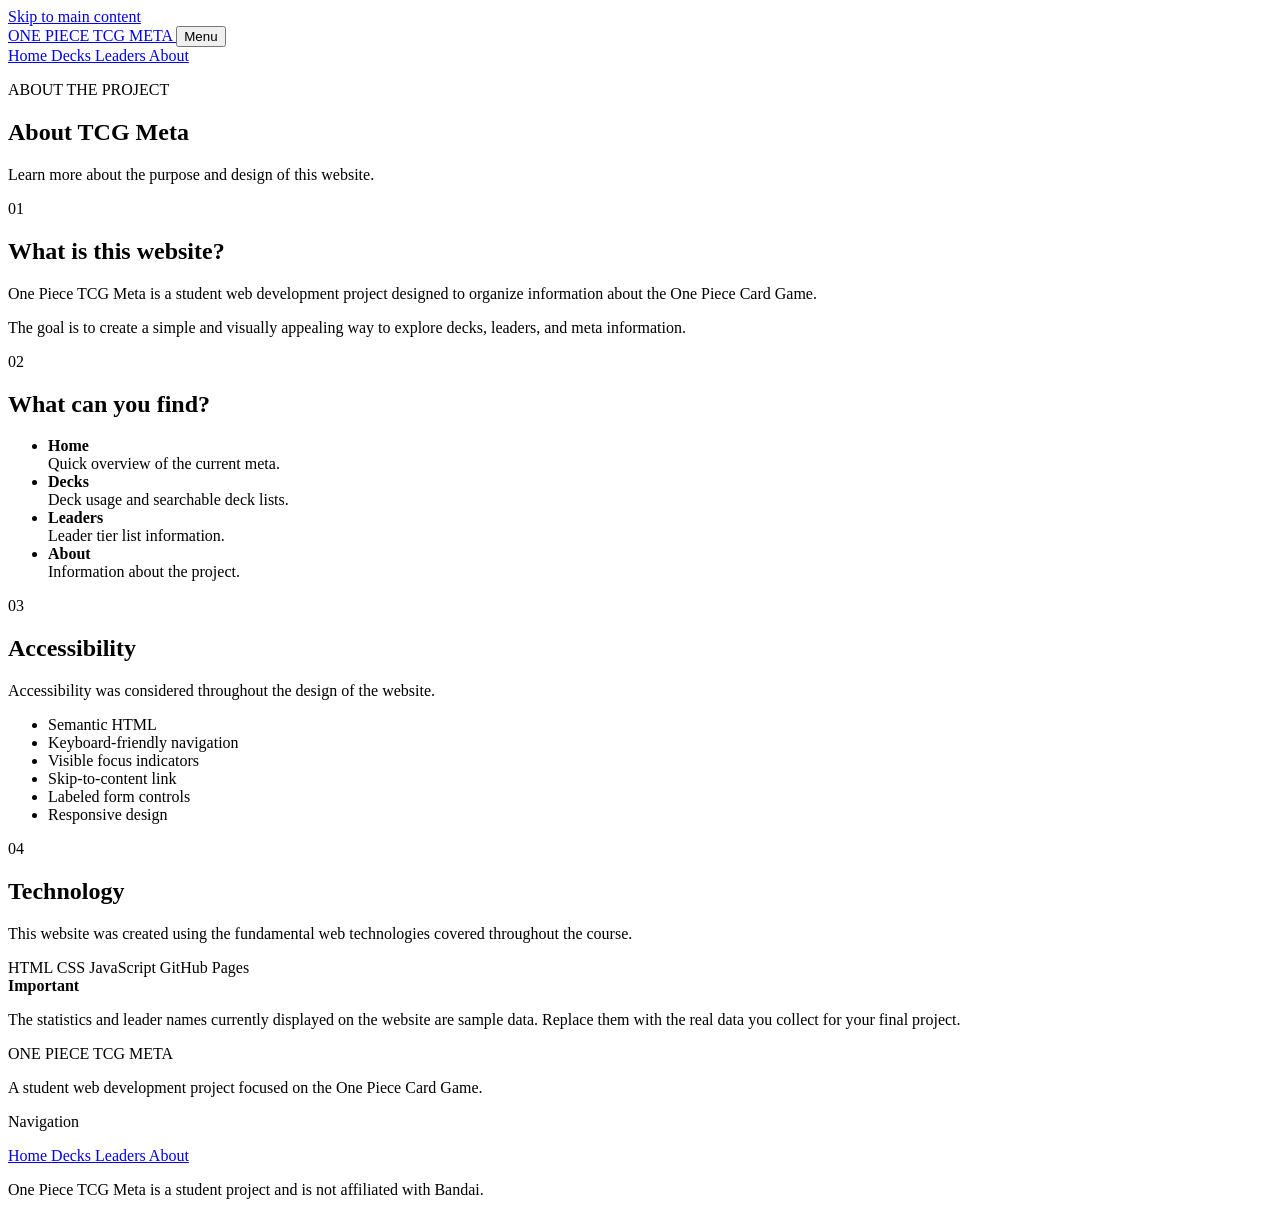
==== about.html @ bf4d09e6 "All Code Finished" ====
<!DOCTYPE html>
<html lang="en">

<head>

    <meta charset="UTF-8">

    <meta name="viewport"
          content="width=device-width, initial-scale=1.0">

    <meta name="description"
          content="Learn about the One Piece TCG Meta website project.">

    <title>One Piece TCG Meta | About</title>

    <link rel="stylesheet" href="styles.css">

    <script src="script.js" defer></script>

</head>


<body>

<a class="skip-link" href="#main-content">
    Skip to main content
</a>


<header class="site-header">

    <div class="header-content">

        <a class="logo" href="index.html">

            <span class="logo-main">
                ONE PIECE
            </span>

            <span class="logo-sub">
                TCG META
            </span>

        </a>


        <button class="menu-toggle"
                type="button"
                aria-expanded="false"
                aria-controls="site-nav">
            Menu
        </button>


        <nav id="site-nav"
             class="site-nav"
             aria-label="Main navigation">

            <a href="index.html">
                Home
            </a>

            <a href="decks.html">
                Decks
            </a>

            <a href="leaders.html">
                Leaders
            </a>

            <a class="active"
               href="about.html"
               aria-current="page">
                About
            </a>

        </nav>

    </div>

</header>


<main id="main-content">

    <section class="page-hero">

        <p class="eyebrow">
            ABOUT THE PROJECT
        </p>

        <h1>
            About <span>TCG Meta</span>
        </h1>

        <p>
            Learn more about the purpose and design
            of this website.
        </p>

    </section>


    <section class="section">

        <div class="about-grid">


            <article class="about-card">

                <div class="about-number">
                    01
                </div>

                <h2>
                    What is this website?
                </h2>

                <p>
                    One Piece TCG Meta is a student web
                    development project designed to organize
                    information about the One Piece Card Game.
                </p>

                <p>
                    The goal is to create a simple and
                    visually appealing way to explore decks,
                    leaders, and meta information.
                </p>

            </article>


            <article class="about-card">

                <div class="about-number">
                    02
                </div>

                <h2>
                    What can you find?
                </h2>

                <ul>

                    <li>
                        <strong>Home</strong>
                        <br>
                        Quick overview of the current meta.
                    </li>

                    <li>
                        <strong>Decks</strong>
                        <br>
                        Deck usage and searchable deck lists.
                    </li>

                    <li>
                        <strong>Leaders</strong>
                        <br>
                        Leader tier list information.
                    </li>

                    <li>
                        <strong>About</strong>
                        <br>
                        Information about the project.
                    </li>

                </ul>

            </article>


            <article class="about-card">

                <div class="about-number">
                    03
                </div>

                <h2>
                    Accessibility
                </h2>

                <p>
                    Accessibility was considered throughout
                    the design of the website.
                </p>

                <ul>

                    <li>
                        Semantic HTML
                    </li>

                    <li>
                        Keyboard-friendly navigation
                    </li>

                    <li>
                        Visible focus indicators
                    </li>

                    <li>
                        Skip-to-content link
                    </li>

                    <li>
                        Labeled form controls
                    </li>

                    <li>
                        Responsive design
                    </li>

                </ul>

            </article>


            <article class="about-card">

                <div class="about-number">
                    04
                </div>

                <h2>
                    Technology
                </h2>

                <p>
                    This website was created using the
                    fundamental web technologies covered
                    throughout the course.
                </p>

                <div class="tech-list">

                    <span>
                        HTML
                    </span>

                    <span>
                        CSS
                    </span>

                    <span>
                        JavaScript
                    </span>

                    <span>
                        GitHub Pages
                    </span>

                </div>

            </article>

        </div>


        <div class="notice">

            <strong>
                Important
            </strong>

            <p>
                The statistics and leader names currently
                displayed on the website are sample data.
                Replace them with the real data you collect
                for your final project.
            </p>

        </div>

    </section>

</main>


<footer class="site-footer">

    <div class="footer-content">

        <div>

            <div class="footer-logo">
                ONE PIECE TCG META
            </div>

            <p>
                A student web development project
                focused on the One Piece Card Game.
            </p>

        </div>

        <div>

            <p class="footer-title">
                Navigation
            </p>

            <a href="index.html">
                Home
            </a>

            <a href="decks.html">
                Decks
            </a>

            <a href="leaders.html">
                Leaders
            </a>

            <a href="about.html">
                About
            </a>

        </div>

    </div>

    <div class="footer-bottom">

        <p>
            One Piece TCG Meta is a student project
            and is not affiliated with Bandai.
        </p>

    </div>

</footer>

</body>
</html>
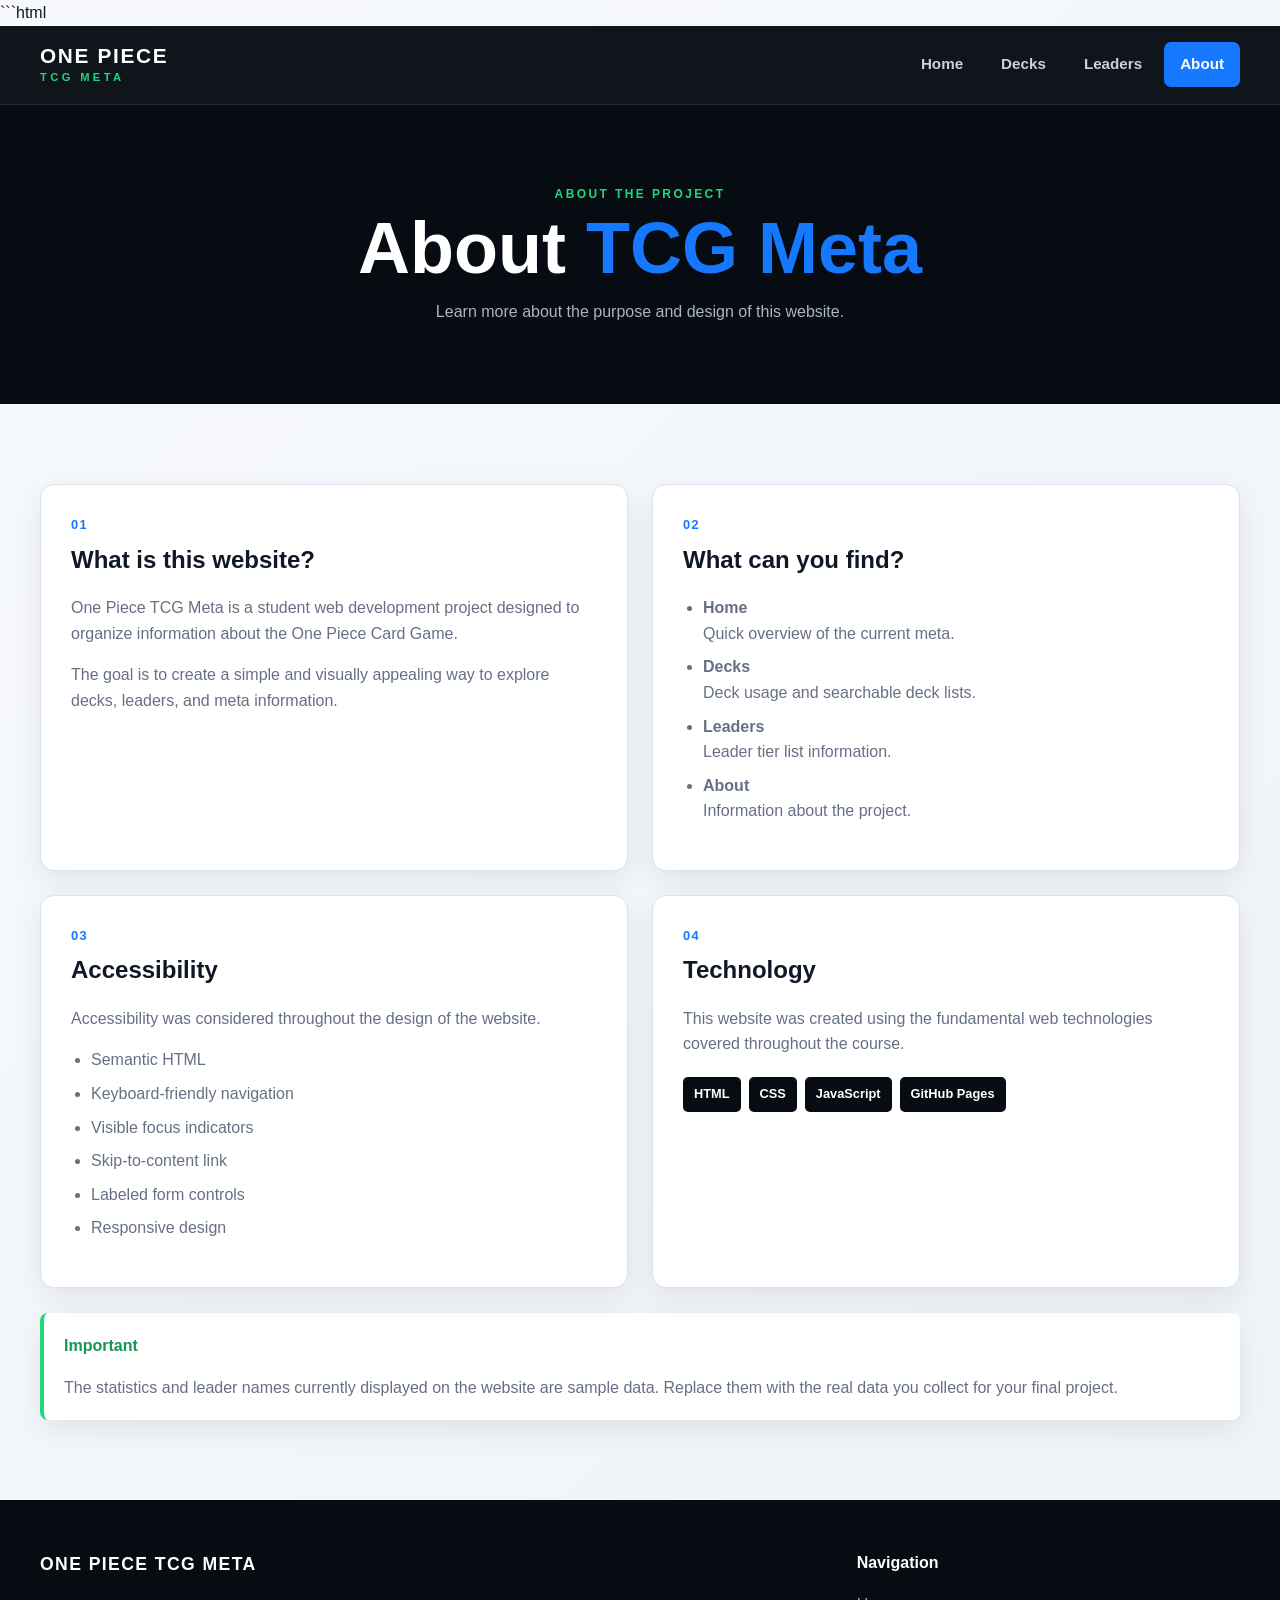
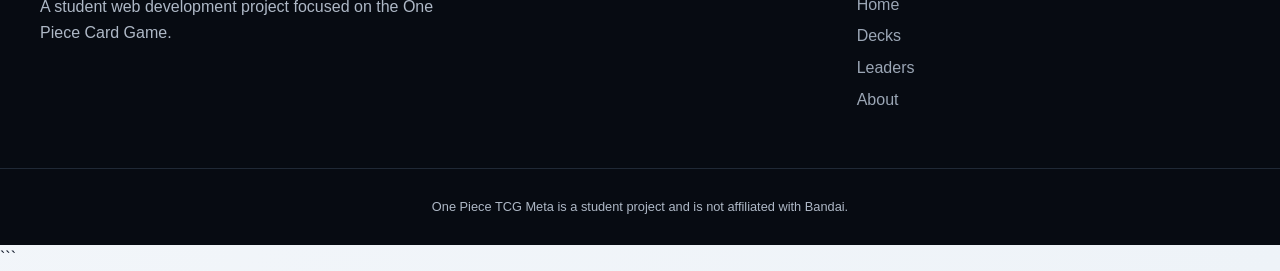
==== commit a3bacc3d: "Fixed navigation" ====
--- a/about.html
+++ b/about.html
@@ -1,3 +1,4 @@
+```html
 <!DOCTYPE html>
 <html lang="en">
 
@@ -83,6 +84,7 @@
 
 <main id="main-content">
 
+
     <section class="page-hero">
 
         <p class="eyebrow">
@@ -102,6 +104,7 @@
 
 
     <section class="section">
+
 
         <div class="about-grid">
 
@@ -296,6 +299,7 @@
 
         </div>
 
+
         <div>
 
             <p class="footer-title">
@@ -321,6 +325,7 @@
         </div>
 
     </div>
+
 
     <div class="footer-bottom">
 
@@ -334,4 +339,5 @@
 </footer>
 
 </body>
-</html>+</html>
+```
--- a/styles.css
+++ b/styles.css
@@ -0,0 +1,1716 @@
+/* =========================================
+   ONE PIECE TCG META
+   Modern Black / Blue / White / Green Theme
+   ========================================= */
+
+
+/* ---------- GLOBAL ---------- */
+
+* {
+    box-sizing: border-box;
+}
+
+
+:root {
+
+    --black: #070b12;
+
+    --black-light: #101722;
+
+    --blue: #1677ff;
+
+    --blue-dark: #0d4fb3;
+
+    --green: #20d878;
+
+    --green-dark: #159653;
+
+    --white: #ffffff;
+
+    --gray-light: #eef2f7;
+
+    --gray: #aab4c2;
+
+    --gray-dark: #667085;
+
+    --border: #dce2ea;
+
+    --text: #101828;
+
+    --shadow:
+        0 10px 30px rgba(7, 11, 18, 0.08);
+
+    --shadow-hover:
+        0 18px 40px rgba(7, 11, 18, 0.15);
+
+}
+
+
+html {
+    scroll-behavior: smooth;
+}
+
+
+body {
+
+    margin: 0;
+
+    min-height: 100vh;
+
+    background:
+        linear-gradient(
+            135deg,
+            #f7f9fc 0%,
+            #eef3f8 100%
+        );
+
+    color: var(--text);
+
+    font-family:
+        Arial,
+        Helvetica,
+        sans-serif;
+
+    line-height: 1.6;
+}
+
+
+/* ---------- ACCESSIBILITY ---------- */
+
+.skip-link {
+
+    position: absolute;
+
+    top: -100px;
+
+    left: 20px;
+
+    z-index: 9999;
+
+    padding: 12px 18px;
+
+    background: var(--black);
+
+    color: white;
+
+    text-decoration: none;
+
+    border-radius: 8px;
+}
+
+
+.skip-link:focus {
+    top: 20px;
+}
+
+
+a:focus-visible,
+button:focus-visible,
+input:focus-visible {
+
+    outline:
+        3px solid var(--green);
+
+    outline-offset: 3px;
+}
+
+
+/* ---------- HEADER ---------- */
+
+.site-header {
+
+    position: sticky;
+
+    top: 0;
+
+    z-index: 1000;
+
+    background:
+        rgba(7, 11, 18, 0.96);
+
+    border-bottom:
+        1px solid rgba(255, 255, 255, 0.1);
+
+    backdrop-filter: blur(12px);
+}
+
+
+.header-content {
+
+    width:
+        min(
+            1200px,
+            calc(100% - 40px)
+        );
+
+    min-height: 78px;
+
+    margin: auto;
+
+    display: flex;
+
+    align-items: center;
+
+    justify-content: space-between;
+
+    gap: 30px;
+}
+
+
+/* ---------- LOGO ---------- */
+
+.logo {
+
+    display: flex;
+
+    flex-direction: column;
+
+    color: white;
+
+    text-decoration: none;
+
+    line-height: 1;
+}
+
+
+.logo-main {
+
+    font-size: 1.3rem;
+
+    font-weight: 900;
+
+    letter-spacing: 0.08em;
+}
+
+
+.logo-sub {
+
+    margin-top: 5px;
+
+    color: var(--green);
+
+    font-size: 0.7rem;
+
+    font-weight: 800;
+
+    letter-spacing: 0.3em;
+}
+
+
+/* ---------- NAVIGATION ---------- */
+
+.site-nav {
+
+    display: flex;
+
+    align-items: center;
+
+    gap: 6px;
+}
+
+
+.site-nav a {
+
+    padding:
+        10px 16px;
+
+    color: #c9d2df;
+
+    text-decoration: none;
+
+    font-size: 0.95rem;
+
+    font-weight: 700;
+
+    border-radius: 7px;
+
+    transition:
+        background 0.2s,
+        color 0.2s;
+}
+
+
+.site-nav a:hover {
+
+    background:
+        rgba(255, 255, 255, 0.08);
+
+    color: white;
+}
+
+
+.site-nav a.active {
+
+    background: var(--blue);
+
+    color: white;
+}
+
+
+/* ---------- MOBILE MENU ---------- */
+
+.menu-toggle {
+
+    display: none;
+
+    padding:
+        9px 15px;
+
+    background:
+        transparent;
+
+    border:
+        1px solid #526071;
+
+    border-radius: 7px;
+
+    color: white;
+
+    font-weight: 700;
+
+    cursor: pointer;
+}
+
+
+/* ---------- HERO ---------- */
+
+.hero {
+
+    position: relative;
+
+    min-height: 560px;
+
+    display: flex;
+
+    align-items: center;
+
+    overflow: hidden;
+
+    background:
+
+        radial-gradient(
+            circle at 75% 40%,
+            rgba(22, 119, 255, 0.35),
+            transparent 32%
+        ),
+
+        radial-gradient(
+            circle at 20% 80%,
+            rgba(32, 216, 120, 0.16),
+            transparent 30%
+        ),
+
+        var(--black);
+}
+
+
+.hero::before {
+
+    content: "";
+
+    position: absolute;
+
+    inset: 0;
+
+    background-image:
+        linear-gradient(
+            rgba(255,255,255,0.025) 1px,
+            transparent 1px
+        ),
+        linear-gradient(
+            90deg,
+            rgba(255,255,255,0.025) 1px,
+            transparent 1px
+        );
+
+    background-size: 50px 50px;
+
+    opacity: 0.7;
+}
+
+
+.hero-content {
+
+    position: relative;
+
+    z-index: 1;
+
+    width:
+        min(
+            1200px,
+            calc(100% - 40px)
+        );
+
+    margin: auto;
+}
+
+
+.eyebrow {
+
+    margin: 0 0 8px;
+
+    color: var(--green);
+
+    font-size: 0.75rem;
+
+    font-weight: 900;
+
+    letter-spacing: 0.2em;
+}
+
+
+.hero h1 {
+
+    max-width: 750px;
+
+    margin: 0;
+
+    color: white;
+
+    font-size:
+        clamp(
+            3rem,
+            7vw,
+            6rem
+        );
+
+    line-height: 0.98;
+
+    letter-spacing: -0.05em;
+}
+
+
+.hero h1 span,
+.page-hero h1 span {
+
+    color: var(--blue);
+}
+
+
+.hero-text {
+
+    max-width: 600px;
+
+    margin:
+        28px 0;
+
+    color: #b9c3d0;
+
+    font-size: 1.1rem;
+}
+
+
+/* ---------- BUTTONS ---------- */
+
+.hero-buttons {
+
+    display: flex;
+
+    flex-wrap: wrap;
+
+    gap: 12px;
+}
+
+
+.button {
+
+    display: inline-block;
+
+    padding:
+        13px 21px;
+
+    border-radius: 8px;
+
+    text-decoration: none;
+
+    font-weight: 800;
+
+    transition:
+        transform 0.2s,
+        box-shadow 0.2s;
+}
+
+
+.button:hover {
+
+    transform:
+        translateY(-2px);
+}
+
+
+.button-primary {
+
+    background: var(--green);
+
+    color: var(--black);
+
+    box-shadow:
+        0 8px 25px
+        rgba(32, 216, 120, 0.25);
+}
+
+
+.button-secondary {
+
+    border:
+        1px solid #566272;
+
+    color: white;
+
+    background:
+        rgba(255,255,255,0.04);
+}
+
+
+/* ---------- SECTIONS ---------- */
+
+.section {
+
+    width:
+        min(
+            1200px,
+            calc(100% - 40px)
+        );
+
+    margin:
+        80px auto;
+}
+
+
+.section-heading {
+
+    display: flex;
+
+    align-items: end;
+
+    justify-content: space-between;
+
+    gap: 30px;
+
+    margin-bottom: 30px;
+}
+
+
+.section-heading h2 {
+
+    margin: 0;
+
+    font-size: 2.4rem;
+}
+
+
+.section-heading > p {
+
+    max-width: 420px;
+
+    margin: 0;
+
+    color: var(--gray-dark);
+}
+
+
+/* ---------- LEADER CARDS ---------- */
+
+.leader-grid {
+
+    display: grid;
+
+    grid-template-columns:
+        repeat(3, 1fr);
+
+    gap: 24px;
+}
+
+
+.leader-card {
+
+    overflow: hidden;
+
+    background: white;
+
+    border:
+        1px solid var(--border);
+
+    border-radius: 14px;
+
+    box-shadow: var(--shadow);
+
+    transition:
+        transform 0.25s,
+        box-shadow 0.25s;
+}
+
+
+.leader-card:hover {
+
+    transform:
+        translateY(-7px);
+
+    box-shadow:
+        var(--shadow-hover);
+}
+
+
+.card-header {
+
+    display: flex;
+
+    justify-content: space-between;
+
+    padding:
+        20px 20px 0;
+}
+
+
+.card-tag {
+
+    padding:
+        5px 9px;
+
+    border-radius: 5px;
+
+    font-size: 0.65rem;
+
+    font-weight: 900;
+
+    letter-spacing: 0.08em;
+}
+
+
+.blue-tag {
+
+    background:
+        #e8f1ff;
+
+    color:
+        var(--blue-dark);
+}
+
+
+.green-tag {
+
+    background:
+        #e6faef;
+
+    color:
+        var(--green-dark);
+}
+
+
+.white-tag {
+
+    background:
+        #edf0f4;
+
+    color:
+        var(--black-light);
+}
+
+
+/* ---------- LEADER IMAGE PLACEHOLDERS ---------- */
+
+.leader-image {
+
+    height: 280px;
+
+    margin:
+        18px 20px;
+
+    display: flex;
+
+    align-items: center;
+
+    justify-content: center;
+
+    border-radius: 10px;
+
+    color: white;
+
+    font-size: 1.5rem;
+
+    font-weight: 900;
+
+    letter-spacing: 0.15em;
+
+    text-shadow:
+        2px 2px 5px rgba(0,0,0,0.5);
+
+    overflow: hidden;
+}
+
+
+.blue-leader {
+
+    background:
+        linear-gradient(
+            145deg,
+            #071d3a,
+            #1268d8,
+            #1c98ff
+        );
+}
+
+
+.green-leader {
+
+    background:
+        linear-gradient(
+            145deg,
+            #06251a,
+            #109b58,
+            #20d878
+        );
+}
+
+
+.black-leader {
+
+    background:
+        linear-gradient(
+            145deg,
+            #030507,
+            #17202c,
+            #344152
+        );
+}
+
+
+.leader-info {
+
+    padding:
+        0 20px 22px;
+}
+
+
+.leader-info h3 {
+
+    margin:
+        0 0 4px;
+
+    font-size: 1.25rem;
+}
+
+
+.leader-info p {
+
+    margin:
+        0 0 18px;
+
+    color: var(--gray-dark);
+
+    font-size: 0.9rem;
+}
+
+
+.stat-row {
+
+    display: flex;
+
+    justify-content: space-between;
+
+    padding-top: 14px;
+
+    border-top:
+        1px solid var(--border);
+
+    color: var(--gray-dark);
+}
+
+
+.stat-row strong {
+
+    color: var(--blue);
+
+    font-size: 1.1rem;
+}
+
+
+.green-text {
+    color: var(--green-dark) !important;
+}
+
+
+/* ---------- QUICK SECTION ---------- */
+
+.quick-section {
+
+    background:
+        var(--black);
+
+    color: white;
+
+    padding:
+        70px 20px;
+}
+
+
+.quick-content {
+
+    width:
+        min(
+            1200px,
+            100%
+        );
+
+    margin: auto;
+
+    display: grid;
+
+    grid-template-columns:
+        0.8fr 1.2fr;
+
+    gap: 70px;
+
+    align-items: center;
+}
+
+
+.quick-content h2 {
+
+    margin: 0;
+
+    font-size: 2.5rem;
+}
+
+
+.quick-links {
+
+    display: grid;
+
+    gap: 10px;
+}
+
+
+.quick-links a {
+
+    display: grid;
+
+    grid-template-columns:
+        50px 1fr 30px;
+
+    align-items: center;
+
+    gap: 15px;
+
+    padding:
+        16px;
+
+    border:
+        1px solid #293343;
+
+    border-radius: 8px;
+
+    color: white;
+
+    text-decoration: none;
+
+    background:
+        rgba(255,255,255,0.02);
+
+    transition:
+        background 0.2s,
+        border 0.2s;
+}
+
+
+.quick-links a:hover {
+
+    background:
+        rgba(22,119,255,0.12);
+
+    border-color:
+        var(--blue);
+}
+
+
+.quick-number {
+
+    color:
+        var(--green);
+
+    font-weight: 900;
+}
+
+
+.quick-links strong {
+
+    display: block;
+}
+
+
+.quick-links small {
+
+    display: block;
+
+    color: #8792a2;
+
+    font-size: 0.8rem;
+}
+
+
+.arrow {
+
+    color: var(--green);
+
+    font-size: 1.3rem;
+}
+
+
+/* ---------- PAGE HERO ---------- */
+
+.page-hero {
+
+    padding:
+        80px 20px;
+
+    text-align: center;
+
+    background:
+        var(--black);
+
+    color: white;
+}
+
+
+.page-hero h1 {
+
+    margin:
+        8px 0 15px;
+
+    font-size:
+        clamp(
+            2.5rem,
+            6vw,
+            4.5rem
+        );
+
+    line-height: 1;
+}
+
+
+.page-hero > p:last-child {
+
+    max-width: 600px;
+
+    margin:
+        auto;
+
+    color: #aab5c3;
+}
+
+
+/* ---------- PANELS ---------- */
+
+.deck-layout {
+
+    display: grid;
+
+    grid-template-columns:
+        1.4fr 1fr;
+
+    gap: 24px;
+}
+
+
+.panel {
+
+    padding: 28px;
+
+    background: white;
+
+    border:
+        1px solid var(--border);
+
+    border-radius: 14px;
+
+    box-shadow: var(--shadow);
+}
+
+
+.panel-heading {
+
+    display: flex;
+
+    justify-content: space-between;
+
+    align-items: start;
+
+    gap: 20px;
+
+    margin-bottom: 30px;
+}
+
+
+.panel-heading h2 {
+
+    margin: 0;
+
+    font-size: 1.8rem;
+}
+
+
+.data-badge {
+
+    padding:
+        5px 8px;
+
+    border-radius: 5px;
+
+    background:
+        #e6faef;
+
+    color:
+        var(--green-dark);
+
+    font-size: 0.65rem;
+
+    font-weight: 900;
+}
+
+
+/* ---------- BAR CHART ---------- */
+
+.bar-chart {
+
+    display: grid;
+
+    gap: 23px;
+}
+
+
+.bar-info {
+
+    display: flex;
+
+    justify-content: space-between;
+
+    margin-bottom: 7px;
+
+    font-weight: 700;
+}
+
+
+.bar-track {
+
+    height: 12px;
+
+    overflow: hidden;
+
+    background:
+        #e8edf3;
+
+    border-radius: 20px;
+}
+
+
+.bar-fill {
+
+    height: 100%;
+
+    border-radius: 20px;
+}
+
+
+.blue-fill {
+
+    background:
+        linear-gradient(
+            90deg,
+            var(--blue-dark),
+            var(--blue)
+        );
+}
+
+
+.green-fill {
+
+    background:
+        linear-gradient(
+            90deg,
+            var(--green-dark),
+            var(--green)
+        );
+}
+
+
+.chart-note {
+
+    margin:
+        25px 0 0;
+
+    color:
+        var(--gray-dark);
+
+    font-size: 0.85rem;
+}
+
+
+/* ---------- SEARCH ---------- */
+
+.deck-panel label {
+
+    display: block;
+
+    margin-bottom: 7px;
+
+    font-weight: 800;
+}
+
+
+.search-box {
+
+    width: 100%;
+
+    padding:
+        12px 14px;
+
+    border:
+        1px solid var(--border);
+
+    border-radius: 8px;
+
+    font:
+        inherit;
+
+    transition:
+        border 0.2s,
+        box-shadow 0.2s;
+}
+
+
+.search-box:focus {
+
+    border-color:
+        var(--blue);
+
+    box-shadow:
+        0 0 0 4px
+        rgba(22,119,255,0.12);
+
+    outline: none;
+}
+
+
+/* ---------- DECK LIST ---------- */
+
+.deck-results {
+
+    margin:
+        20px 0 0;
+
+    padding: 0;
+
+    list-style: none;
+}
+
+
+.deck-results li + li {
+
+    margin-top: 8px;
+}
+
+
+.deck-results a {
+
+    display: grid;
+
+    grid-template-columns:
+        42px 1fr 20px;
+
+    align-items: center;
+
+    gap: 12px;
+
+    padding:
+        10px;
+
+    color: var(--text);
+
+    text-decoration: none;
+
+    border-radius: 8px;
+
+    transition:
+        background 0.2s;
+}
+
+
+.deck-results a:hover {
+
+    background:
+        var(--gray-light);
+}
+
+
+.deck-results strong {
+
+    display: block;
+}
+
+
+.deck-results small {
+
+    color:
+        var(--gray-dark);
+}
+
+
+.deck-icon {
+
+    display: grid;
+
+    place-items: center;
+
+    width: 42px;
+
+    height: 42px;
+
+    border-radius: 8px;
+
+    color: white;
+
+    font-weight: 900;
+}
+
+
+.blue-icon {
+    background: var(--blue);
+}
+
+
+.green-icon {
+    background: var(--green-dark);
+}
+
+
+/* ---------- TIER LIST ---------- */
+
+.tier-list {
+
+    overflow: hidden;
+
+    background: white;
+
+    border:
+        1px solid var(--border);
+
+    border-radius: 14px;
+
+    box-shadow: var(--shadow);
+}
+
+
+.tier-row {
+
+    display: grid;
+
+    grid-template-columns:
+        90px 1fr;
+
+    min-height: 170px;
+
+    border-bottom:
+        1px solid var(--border);
+}
+
+
+.tier-row:last-child {
+    border-bottom: none;
+}
+
+
+.tier-label {
+
+    display: grid;
+
+    place-items: center;
+
+    color: white;
+
+    font-size: 2.5rem;
+
+    font-weight: 900;
+}
+
+
+.s-tier {
+    background: var(--black);
+}
+
+
+.a-tier {
+    background: var(--blue);
+}
+
+
+.b-tier {
+    background: var(--green-dark);
+}
+
+
+.c-tier {
+    background: #5c6876;
+}
+
+
+.tier-content {
+
+    display: flex;
+
+    align-items: center;
+
+    flex-wrap: wrap;
+
+    gap: 20px;
+
+    padding: 20px;
+}
+
+
+.tier-leader {
+
+    display: grid;
+
+    justify-items: center;
+
+    gap: 7px;
+
+    min-width: 100px;
+}
+
+
+.mini-leader {
+
+    display: grid;
+
+    place-items: center;
+
+    width: 75px;
+
+    height: 95px;
+
+    border:
+        3px solid var(--black);
+
+    border-radius: 8px;
+
+    color: white;
+
+    font-size: 1.5rem;
+
+    font-weight: 900;
+
+    box-shadow:
+        0 6px 15px
+        rgba(0,0,0,0.15);
+}
+
+
+/* ---------- NOTICE ---------- */
+
+.notice {
+
+    margin-top: 25px;
+
+    padding: 20px;
+
+    border-left:
+        4px solid var(--green);
+
+    background: white;
+
+    border-radius: 8px;
+
+    box-shadow: var(--shadow);
+}
+
+
+.notice strong {
+
+    color:
+        var(--green-dark);
+}
+
+
+.notice p {
+
+    margin-bottom: 0;
+
+    color:
+        var(--gray-dark);
+}
+
+
+/* ---------- ABOUT ---------- */
+
+.about-grid {
+
+    display: grid;
+
+    grid-template-columns:
+        repeat(2, 1fr);
+
+    gap: 24px;
+}
+
+
+.about-card {
+
+    position: relative;
+
+    padding: 30px;
+
+    background: white;
+
+    border:
+        1px solid var(--border);
+
+    border-radius: 14px;
+
+    box-shadow: var(--shadow);
+}
+
+
+.about-number {
+
+    color:
+        var(--blue);
+
+    font-size: 0.8rem;
+
+    font-weight: 900;
+
+    letter-spacing: 0.1em;
+}
+
+
+.about-card h2 {
+
+    margin:
+        5px 0 15px;
+
+    font-size: 1.5rem;
+}
+
+
+.about-card p {
+
+    color:
+        var(--gray-dark);
+}
+
+
+.about-card ul {
+
+    padding-left: 20px;
+
+    color:
+        var(--gray-dark);
+}
+
+
+.about-card li + li {
+
+    margin-top: 8px;
+}
+
+
+.tech-list {
+
+    display: flex;
+
+    flex-wrap: wrap;
+
+    gap: 8px;
+
+    margin-top: 20px;
+}
+
+
+.tech-list span {
+
+    padding:
+        7px 11px;
+
+    background:
+        var(--black);
+
+    color: white;
+
+    border-radius: 5px;
+
+    font-size: 0.8rem;
+
+    font-weight: 700;
+}
+
+
+/* ---------- FOOTER ---------- */
+
+.site-footer {
+
+    background:
+        var(--black);
+
+    color:
+        #aeb8c6;
+}
+
+
+.footer-content {
+
+    width:
+        min(
+            1200px,
+            calc(100% - 40px)
+        );
+
+    margin: auto;
+
+    padding:
+        50px 0;
+
+    display: grid;
+
+    grid-template-columns:
+        2fr 1fr;
+
+    gap: 50px;
+}
+
+
+.footer-logo {
+
+    color: white;
+
+    font-size: 1.1rem;
+
+    font-weight: 900;
+
+    letter-spacing: 0.08em;
+}
+
+
+.footer-content p {
+
+    max-width: 400px;
+}
+
+
+.footer-title {
+
+    margin-top: 0;
+
+    color: white;
+
+    font-weight: 800;
+}
+
+
+.footer-content > div:last-child a {
+
+    display: block;
+
+    margin:
+        6px 0;
+
+    color:
+        #9ba6b5;
+
+    text-decoration: none;
+}
+
+
+.footer-content > div:last-child a:hover {
+
+    color:
+        var(--green);
+}
+
+
+.footer-bottom {
+
+    padding:
+        15px 20px;
+
+    border-top:
+        1px solid #202936;
+
+    text-align: center;
+
+    font-size: 0.8rem;
+}
+
+
+/* ---------- RESPONSIVE ---------- */
+
+@media (max-width: 850px) {
+
+    .menu-toggle {
+        display: block;
+    }
+
+
+    .site-nav {
+
+        position: absolute;
+
+        top: 78px;
+
+        left: 0;
+
+        right: 0;
+
+        display: none;
+
+        flex-direction: column;
+
+        padding: 12px 20px 20px;
+
+        background:
+            var(--black);
+
+        border-bottom:
+            1px solid #28313d;
+    }
+
+
+    .site-nav.open {
+        display: flex;
+    }
+
+
+    .site-nav a {
+        width: 100%;
+    }
+
+
+    .leader-grid,
+    .deck-layout,
+    .about-grid {
+
+        grid-template-columns: 1fr;
+    }
+
+
+    .quick-content {
+
+        grid-template-columns: 1fr;
+
+        gap: 30px;
+    }
+
+
+    .section-heading {
+
+        align-items: start;
+
+        flex-direction: column;
+    }
+
+}
+
+
+@media (max-width: 600px) {
+
+    .header-content {
+
+        width:
+            calc(100% - 24px);
+    }
+
+
+    .hero {
+
+        min-height: 500px;
+    }
+
+
+    .hero h1 {
+
+        font-size:
+            3.2rem;
+    }
+
+
+    .section {
+
+        width:
+            calc(100% - 24px);
+
+        margin:
+            55px auto;
+    }
+
+
+    .leader-image {
+
+        height: 240px;
+    }
+
+
+    .panel {
+
+        padding: 20px;
+    }
+
+
+    .tier-row {
+
+        grid-template-columns:
+            60px 1fr;
+    }
+
+
+    .tier-content {
+
+        padding: 14px;
+
+        gap: 12px;
+    }
+
+
+    .mini-leader {
+
+        width: 60px;
+
+        height: 78px;
+    }
+
+
+    .footer-content {
+
+        grid-template-columns: 1fr;
+    }
+
+}
+
+
+@media (prefers-reduced-motion: reduce) {
+
+    html {
+        scroll-behavior: auto;
+    }
+
+    *,
+    *::before,
+    *::after {
+
+        transition: none !important;
+    }
+/* ---------- LEADER IMAGES ---------- */
+
+.leader-image img {
+    width: 100%;
+    height: 100%;
+    object-fit: cover;
+    display: block;
+}
+
+.mini-leader img {
+    width: 100%;
+    height: 100%;
+    object-fit: cover;
+    display: block;
+}
+}
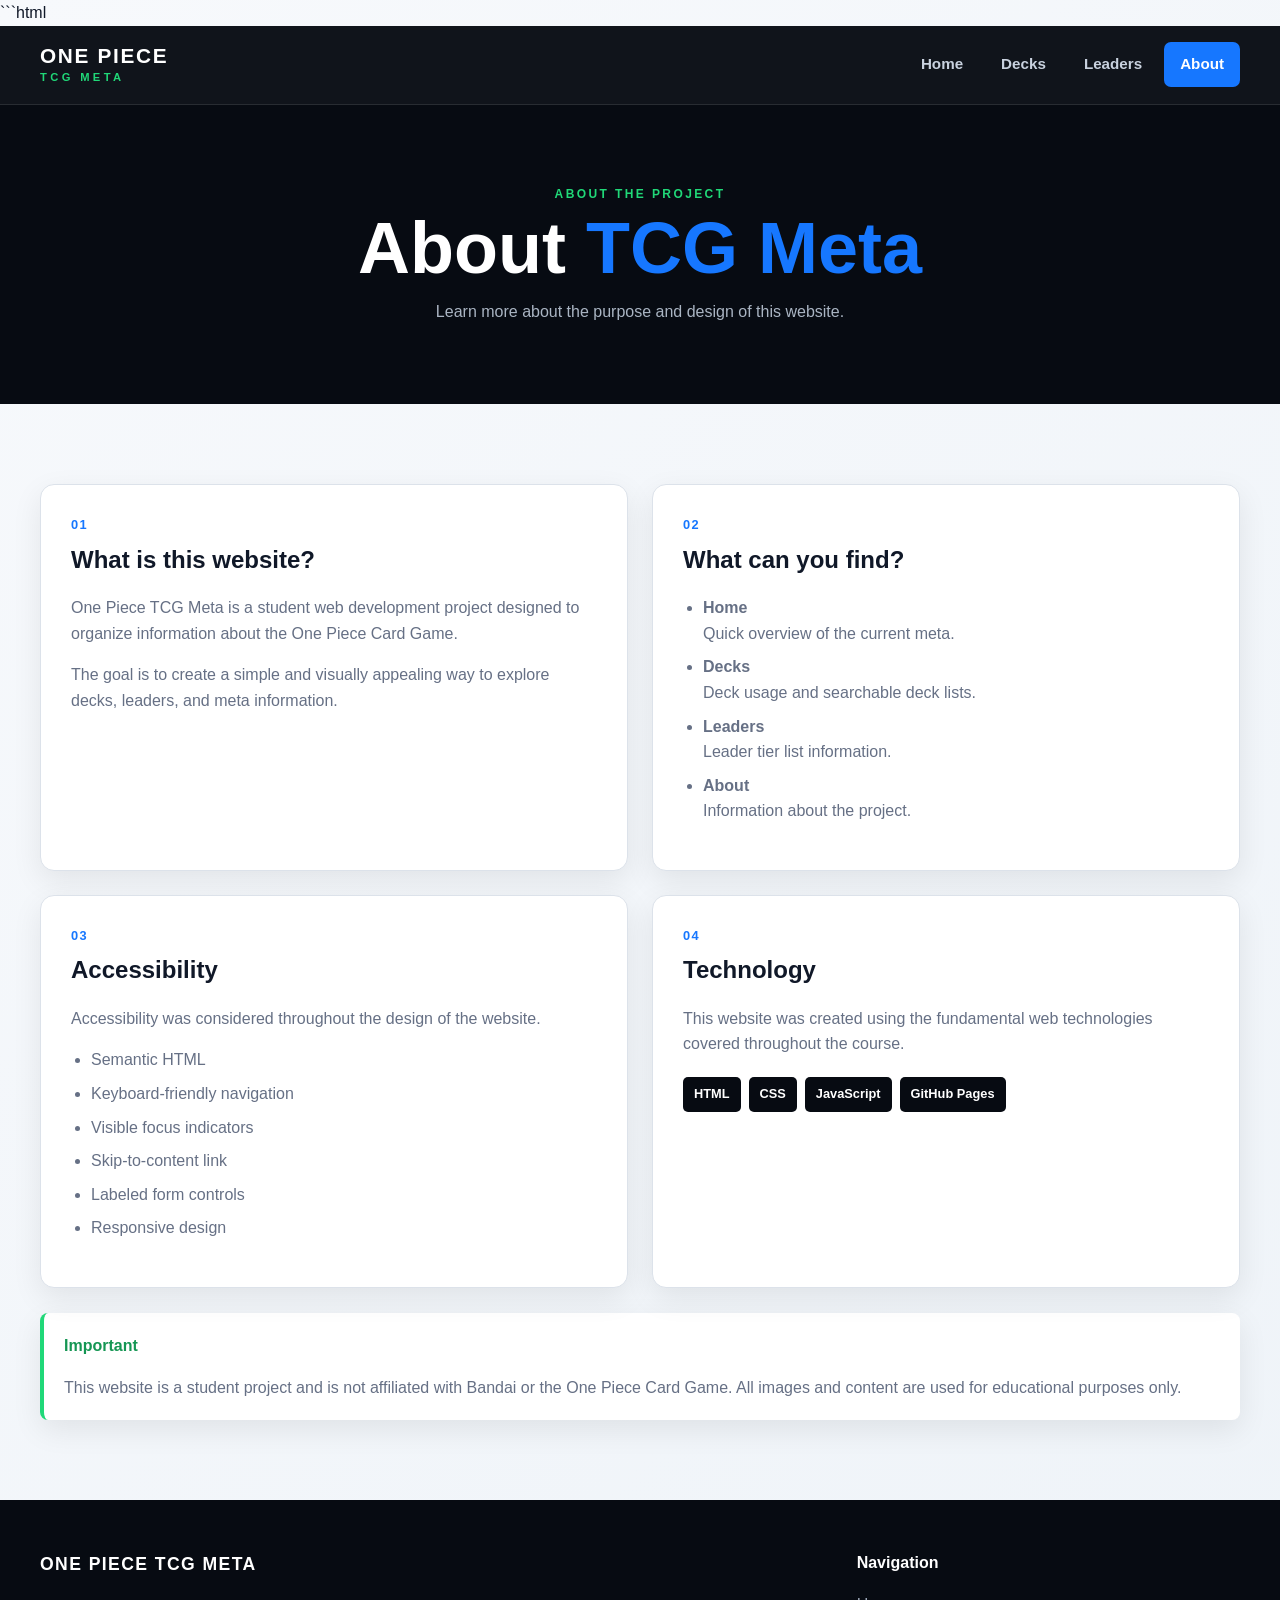
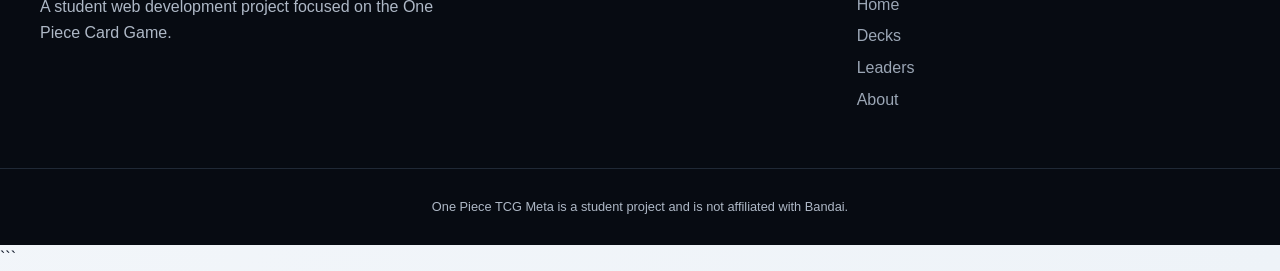
==== commit c53187e3: "b" ====
--- a/about.html
+++ b/about.html
@@ -269,12 +269,11 @@
             </strong>
 
             <p>
-                The statistics and leader names currently
-                displayed on the website are sample data.
-                Replace them with the real data you collect
-                for your final project.
+                This website is a student project and is
+                not affiliated with Bandai or the One Piece
+                Card Game. All images and content are used
+                for educational purposes only.
             </p>
-
         </div>
 
     </section>
--- a/styles.css
+++ b/styles.css
@@ -10,31 +10,18 @@
     box-sizing: border-box;
 }
 
-
 :root {
-
     --black: #070b12;
-
     --black-light: #101722;
-
     --blue: #1677ff;
-
     --blue-dark: #0d4fb3;
-
     --green: #20d878;
-
     --green-dark: #159653;
-
     --white: #ffffff;
-
     --gray-light: #eef2f7;
-
     --gray: #aab4c2;
-
     --gray-dark: #667085;
-
     --border: #dce2ea;
-
     --text: #101828;
 
     --shadow:
@@ -42,19 +29,17 @@
 
     --shadow-hover:
         0 18px 40px rgba(7, 11, 18, 0.15);
-
-}
-
+}
+
+
+/* ---------- HTML / BODY ---------- */
 
 html {
     scroll-behavior: smooth;
 }
 
-
 body {
-
     margin: 0;
-
     min-height: 100vh;
 
     background:
@@ -78,39 +63,29 @@
 /* ---------- ACCESSIBILITY ---------- */
 
 .skip-link {
-
     position: absolute;
-
     top: -100px;
-
     left: 20px;
-
     z-index: 9999;
 
     padding: 12px 18px;
 
     background: var(--black);
-
     color: white;
 
     text-decoration: none;
 
     border-radius: 8px;
 }
-
 
 .skip-link:focus {
     top: 20px;
 }
-
 
 a:focus-visible,
 button:focus-visible,
 input:focus-visible {
-
-    outline:
-        3px solid var(--green);
-
+    outline: 3px solid var(--green);
     outline-offset: 3px;
 }
 
@@ -118,11 +93,8 @@
 /* ---------- HEADER ---------- */
 
 .site-header {
-
     position: sticky;
-
     top: 0;
-
     z-index: 1000;
 
     background:
@@ -134,9 +106,7 @@
     backdrop-filter: blur(12px);
 }
 
-
 .header-content {
-
     width:
         min(
             1200px,
@@ -144,13 +114,10 @@
         );
 
     min-height: 78px;
-
     margin: auto;
 
     display: flex;
-
     align-items: center;
-
     justify-content: space-between;
 
     gap: 30px;
@@ -160,39 +127,28 @@
 /* ---------- LOGO ---------- */
 
 .logo {
-
     display: flex;
-
     flex-direction: column;
 
     color: white;
-
     text-decoration: none;
 
     line-height: 1;
 }
 
-
 .logo-main {
-
     font-size: 1.3rem;
-
     font-weight: 900;
-
     letter-spacing: 0.08em;
 }
 
-
 .logo-sub {
-
     margin-top: 5px;
 
     color: var(--green);
 
     font-size: 0.7rem;
-
     font-weight: 800;
-
     letter-spacing: 0.3em;
 }
 
@@ -200,26 +156,19 @@
 /* ---------- NAVIGATION ---------- */
 
 .site-nav {
-
     display: flex;
-
     align-items: center;
-
     gap: 6px;
 }
 
-
 .site-nav a {
-
-    padding:
-        10px 16px;
+    padding: 10px 16px;
 
     color: #c9d2df;
 
     text-decoration: none;
 
     font-size: 0.95rem;
-
     font-weight: 700;
 
     border-radius: 7px;
@@ -229,20 +178,15 @@
         color 0.2s;
 }
 
-
 .site-nav a:hover {
-
     background:
         rgba(255, 255, 255, 0.08);
 
     color: white;
 }
 
-
 .site-nav a.active {
-
     background: var(--blue);
-
     color: white;
 }
 
@@ -250,17 +194,13 @@
 /* ---------- MOBILE MENU ---------- */
 
 .menu-toggle {
-
     display: none;
 
-    padding:
-        9px 15px;
-
-    background:
-        transparent;
-
-    border:
-        1px solid #526071;
+    padding: 9px 15px;
+
+    background: transparent;
+
+    border: 1px solid #526071;
 
     border-radius: 7px;
 
@@ -275,13 +215,11 @@
 /* ---------- HERO ---------- */
 
 .hero {
-
     position: relative;
 
     min-height: 560px;
 
     display: flex;
-
     align-items: center;
 
     overflow: hidden;
@@ -303,13 +241,10 @@
         var(--black);
 }
 
-
 .hero::before {
-
     content: "";
 
     position: absolute;
-
     inset: 0;
 
     background-image:
@@ -324,15 +259,11 @@
         );
 
     background-size: 50px 50px;
-
     opacity: 0.7;
 }
 
-
 .hero-content {
-
     position: relative;
-
     z-index: 1;
 
     width:
@@ -344,25 +275,19 @@
     margin: auto;
 }
 
-
 .eyebrow {
-
     margin: 0 0 8px;
 
     color: var(--green);
 
     font-size: 0.75rem;
-
     font-weight: 900;
 
     letter-spacing: 0.2em;
 }
 
-
 .hero h1 {
-
     max-width: 750px;
-
     margin: 0;
 
     color: white;
@@ -375,24 +300,18 @@
         );
 
     line-height: 0.98;
-
     letter-spacing: -0.05em;
 }
-
 
 .hero h1 span,
 .page-hero h1 span {
-
     color: var(--blue);
 }
 
-
 .hero-text {
-
     max-width: 600px;
 
-    margin:
-        28px 0;
+    margin: 28px 0;
 
     color: #b9c3d0;
 
@@ -403,21 +322,16 @@
 /* ---------- BUTTONS ---------- */
 
 .hero-buttons {
-
     display: flex;
-
     flex-wrap: wrap;
 
     gap: 12px;
 }
 
-
 .button {
-
     display: inline-block;
 
-    padding:
-        13px 21px;
+    padding: 13px 21px;
 
     border-radius: 8px;
 
@@ -430,16 +344,11 @@
         box-shadow 0.2s;
 }
 
-
 .button:hover {
-
-    transform:
-        translateY(-2px);
-}
-
+    transform: translateY(-2px);
+}
 
 .button-primary {
-
     background: var(--green);
 
     color: var(--black);
@@ -449,11 +358,8 @@
         rgba(32, 216, 120, 0.25);
 }
 
-
 .button-secondary {
-
-    border:
-        1px solid #566272;
+    border: 1px solid #566272;
 
     color: white;
 
@@ -465,24 +371,18 @@
 /* ---------- SECTIONS ---------- */
 
 .section {
-
     width:
         min(
             1200px,
             calc(100% - 40px)
         );
 
-    margin:
-        80px auto;
-}
-
+    margin: 80px auto;
+}
 
 .section-heading {
-
     display: flex;
-
     align-items: end;
-
     justify-content: space-between;
 
     gap: 30px;
@@ -490,17 +390,13 @@
     margin-bottom: 30px;
 }
 
-
 .section-heading h2 {
-
     margin: 0;
 
     font-size: 2.4rem;
 }
 
-
 .section-heading > p {
-
     max-width: 420px;
 
     margin: 0;
@@ -512,7 +408,6 @@
 /* ---------- LEADER CARDS ---------- */
 
 .leader-grid {
-
     display: grid;
 
     grid-template-columns:
@@ -521,15 +416,12 @@
     gap: 24px;
 }
 
-
 .leader-card {
-
     overflow: hidden;
 
     background: white;
 
-    border:
-        1px solid var(--border);
+    border: 1px solid var(--border);
 
     border-radius: 14px;
 
@@ -540,86 +432,57 @@
         box-shadow 0.25s;
 }
 
-
 .leader-card:hover {
-
-    transform:
-        translateY(-7px);
+    transform: translateY(-7px);
 
     box-shadow:
         var(--shadow-hover);
 }
 
-
 .card-header {
-
     display: flex;
-
     justify-content: space-between;
 
-    padding:
-        20px 20px 0;
-}
-
+    padding: 20px 20px 0;
+}
 
 .card-tag {
-
-    padding:
-        5px 9px;
+    padding: 5px 9px;
 
     border-radius: 5px;
 
     font-size: 0.65rem;
-
     font-weight: 900;
 
     letter-spacing: 0.08em;
 }
 
-
 .blue-tag {
-
-    background:
-        #e8f1ff;
-
-    color:
-        var(--blue-dark);
-}
-
+    background: #e8f1ff;
+    color: var(--blue-dark);
+}
 
 .green-tag {
-
-    background:
-        #e6faef;
-
-    color:
-        var(--green-dark);
-}
-
+    background: #e6faef;
+    color: var(--green-dark);
+}
 
 .white-tag {
-
-    background:
-        #edf0f4;
-
-    color:
-        var(--black-light);
-}
-
-
-/* ---------- LEADER IMAGE PLACEHOLDERS ---------- */
+    background: #edf0f4;
+    color: var(--black-light);
+}
+
+
+/* ---------- LEADER IMAGES ---------- */
 
 .leader-image {
-
     height: 280px;
 
-    margin:
-        18px 20px;
+    margin: 18px 20px;
 
     display: flex;
 
     align-items: center;
-
     justify-content: center;
 
     border-radius: 10px;
@@ -627,7 +490,6 @@
     color: white;
 
     font-size: 1.5rem;
-
     font-weight: 900;
 
     letter-spacing: 0.15em;
@@ -639,8 +501,31 @@
 }
 
 
+/*
+   These rules make the actual card images
+   fill the leader-image container.
+*/
+
+.leader-image img {
+    width: 100%;
+    height: 100%;
+
+    object-fit: cover;
+
+    display: block;
+}
+
+.mini-leader img {
+    width: 100%;
+    height: 100%;
+
+    object-fit: cover;
+
+    display: block;
+}
+
+
 .blue-leader {
-
     background:
         linear-gradient(
             145deg,
@@ -650,9 +535,7 @@
         );
 }
 
-
 .green-leader {
-
     background:
         linear-gradient(
             145deg,
@@ -662,9 +545,7 @@
         );
 }
 
-
 .black-leader {
-
     background:
         linear-gradient(
             145deg,
@@ -676,54 +557,40 @@
 
 
 .leader-info {
-
-    padding:
-        0 20px 22px;
-}
-
+    padding: 0 20px 22px;
+}
 
 .leader-info h3 {
-
-    margin:
-        0 0 4px;
+    margin: 0 0 4px;
 
     font-size: 1.25rem;
 }
 
-
 .leader-info p {
-
-    margin:
-        0 0 18px;
+    margin: 0 0 18px;
 
     color: var(--gray-dark);
 
     font-size: 0.9rem;
 }
 
-
 .stat-row {
-
     display: flex;
 
     justify-content: space-between;
 
     padding-top: 14px;
 
-    border-top:
-        1px solid var(--border);
+    border-top: 1px solid var(--border);
 
     color: var(--gray-dark);
 }
 
-
 .stat-row strong {
-
     color: var(--blue);
 
     font-size: 1.1rem;
 }
-
 
 .green-text {
     color: var(--green-dark) !important;
@@ -733,19 +600,14 @@
 /* ---------- QUICK SECTION ---------- */
 
 .quick-section {
-
-    background:
-        var(--black);
-
-    color: white;
-
-    padding:
-        70px 20px;
-}
-
+    background: var(--black);
+
+    color: white;
+
+    padding: 70px 20px;
+}
 
 .quick-content {
-
     width:
         min(
             1200px,
@@ -764,25 +626,19 @@
     align-items: center;
 }
 
-
 .quick-content h2 {
-
     margin: 0;
 
     font-size: 2.5rem;
 }
 
-
 .quick-links {
-
     display: grid;
 
     gap: 10px;
 }
 
-
 .quick-links a {
-
     display: grid;
 
     grid-template-columns:
@@ -792,11 +648,9 @@
 
     gap: 15px;
 
-    padding:
-        16px;
-
-    border:
-        1px solid #293343;
+    padding: 16px;
+
+    border: 1px solid #293343;
 
     border-radius: 8px;
 
@@ -812,9 +666,7 @@
         border 0.2s;
 }
 
-
 .quick-links a:hover {
-
     background:
         rgba(22,119,255,0.12);
 
@@ -822,24 +674,17 @@
         var(--blue);
 }
 
-
 .quick-number {
-
-    color:
-        var(--green);
+    color: var(--green);
 
     font-weight: 900;
 }
 
-
 .quick-links strong {
-
     display: block;
 }
 
-
 .quick-links small {
-
     display: block;
 
     color: #8792a2;
@@ -847,9 +692,7 @@
     font-size: 0.8rem;
 }
 
-
 .arrow {
-
     color: var(--green);
 
     font-size: 1.3rem;
@@ -859,23 +702,17 @@
 /* ---------- PAGE HERO ---------- */
 
 .page-hero {
-
-    padding:
-        80px 20px;
+    padding: 80px 20px;
 
     text-align: center;
 
-    background:
-        var(--black);
-
-    color: white;
-}
-
+    background: var(--black);
+
+    color: white;
+}
 
 .page-hero h1 {
-
-    margin:
-        8px 0 15px;
+    margin: 8px 0 15px;
 
     font-size:
         clamp(
@@ -887,13 +724,10 @@
     line-height: 1;
 }
 
-
 .page-hero > p:last-child {
-
     max-width: 600px;
 
-    margin:
-        auto;
+    margin: auto;
 
     color: #aab5c3;
 }
@@ -902,7 +736,6 @@
 /* ---------- PANELS ---------- */
 
 .deck-layout {
-
     display: grid;
 
     grid-template-columns:
@@ -911,28 +744,22 @@
     gap: 24px;
 }
 
-
 .panel {
-
     padding: 28px;
 
     background: white;
 
-    border:
-        1px solid var(--border);
+    border: 1px solid var(--border);
 
     border-radius: 14px;
 
     box-shadow: var(--shadow);
 }
 
-
 .panel-heading {
-
     display: flex;
 
     justify-content: space-between;
-
     align-items: start;
 
     gap: 20px;
@@ -940,27 +767,20 @@
     margin-bottom: 30px;
 }
 
-
 .panel-heading h2 {
-
     margin: 0;
 
     font-size: 1.8rem;
 }
 
-
 .data-badge {
-
-    padding:
-        5px 8px;
+    padding: 5px 8px;
 
     border-radius: 5px;
 
-    background:
-        #e6faef;
-
-    color:
-        var(--green-dark);
+    background: #e6faef;
+
+    color: var(--green-dark);
 
     font-size: 0.65rem;
 
@@ -971,15 +791,12 @@
 /* ---------- BAR CHART ---------- */
 
 .bar-chart {
-
     display: grid;
 
     gap: 23px;
 }
 
-
 .bar-info {
-
     display: flex;
 
     justify-content: space-between;
@@ -989,30 +806,23 @@
     font-weight: 700;
 }
 
-
 .bar-track {
-
     height: 12px;
 
     overflow: hidden;
 
-    background:
-        #e8edf3;
+    background: #e8edf3;
 
     border-radius: 20px;
 }
 
-
 .bar-fill {
-
     height: 100%;
 
     border-radius: 20px;
 }
 
-
 .blue-fill {
-
     background:
         linear-gradient(
             90deg,
@@ -1021,9 +831,7 @@
         );
 }
 
-
 .green-fill {
-
     background:
         linear-gradient(
             90deg,
@@ -1032,14 +840,10 @@
         );
 }
 
-
 .chart-note {
-
-    margin:
-        25px 0 0;
-
-    color:
-        var(--gray-dark);
+    margin: 25px 0 0;
+
+    color: var(--gray-dark);
 
     font-size: 0.85rem;
 }
@@ -1048,7 +852,6 @@
 /* ---------- SEARCH ---------- */
 
 .deck-panel label {
-
     display: block;
 
     margin-bottom: 7px;
@@ -1056,32 +859,24 @@
     font-weight: 800;
 }
 
-
 .search-box {
-
     width: 100%;
 
-    padding:
-        12px 14px;
-
-    border:
-        1px solid var(--border);
+    padding: 12px 14px;
+
+    border: 1px solid var(--border);
 
     border-radius: 8px;
 
-    font:
-        inherit;
+    font: inherit;
 
     transition:
         border 0.2s,
         box-shadow 0.2s;
 }
 
-
 .search-box:focus {
-
-    border-color:
-        var(--blue);
+    border-color: var(--blue);
 
     box-shadow:
         0 0 0 4px
@@ -1094,24 +889,18 @@
 /* ---------- DECK LIST ---------- */
 
 .deck-results {
-
-    margin:
-        20px 0 0;
+    margin: 20px 0 0;
 
     padding: 0;
 
     list-style: none;
 }
 
-
 .deck-results li + li {
-
     margin-top: 8px;
 }
 
-
 .deck-results a {
-
     display: grid;
 
     grid-template-columns:
@@ -1121,8 +910,7 @@
 
     gap: 12px;
 
-    padding:
-        10px;
+    padding: 10px;
 
     color: var(--text);
 
@@ -1130,39 +918,27 @@
 
     border-radius: 8px;
 
-    transition:
-        background 0.2s;
-}
-
+    transition: background 0.2s;
+}
 
 .deck-results a:hover {
-
-    background:
-        var(--gray-light);
-}
-
+    background: var(--gray-light);
+}
 
 .deck-results strong {
-
     display: block;
 }
 
-
 .deck-results small {
-
-    color:
-        var(--gray-dark);
-}
-
+    color: var(--gray-dark);
+}
 
 .deck-icon {
-
     display: grid;
 
     place-items: center;
 
     width: 42px;
-
     height: 42px;
 
     border-radius: 8px;
@@ -1171,13 +947,11 @@
 
     font-weight: 900;
 }
-
 
 .blue-icon {
     background: var(--blue);
 }
 
-
 .green-icon {
     background: var(--green-dark);
 }
@@ -1186,22 +960,18 @@
 /* ---------- TIER LIST ---------- */
 
 .tier-list {
-
     overflow: hidden;
 
     background: white;
 
-    border:
-        1px solid var(--border);
+    border: 1px solid var(--border);
 
     border-radius: 14px;
 
     box-shadow: var(--shadow);
 }
 
-
 .tier-row {
-
     display: grid;
 
     grid-template-columns:
@@ -1213,14 +983,11 @@
         1px solid var(--border);
 }
 
-
 .tier-row:last-child {
     border-bottom: none;
 }
 
-
 .tier-label {
-
     display: grid;
 
     place-items: center;
@@ -1231,30 +998,24 @@
 
     font-weight: 900;
 }
-
 
 .s-tier {
     background: var(--black);
 }
 
-
 .a-tier {
     background: var(--blue);
 }
 
-
 .b-tier {
     background: var(--green-dark);
 }
 
-
 .c-tier {
     background: #5c6876;
 }
 
-
 .tier-content {
-
     display: flex;
 
     align-items: center;
@@ -1266,9 +1027,7 @@
     padding: 20px;
 }
 
-
 .tier-leader {
-
     display: grid;
 
     justify-items: center;
@@ -1278,19 +1037,15 @@
     min-width: 100px;
 }
 
-
 .mini-leader {
-
     display: grid;
 
     place-items: center;
 
     width: 75px;
-
     height: 95px;
 
-    border:
-        3px solid var(--black);
+    border: 3px solid var(--black);
 
     border-radius: 8px;
 
@@ -1303,13 +1058,14 @@
     box-shadow:
         0 6px 15px
         rgba(0,0,0,0.15);
+
+    overflow: hidden;
 }
 
 
 /* ---------- NOTICE ---------- */
 
 .notice {
-
     margin-top: 25px;
 
     padding: 20px;
@@ -1324,27 +1080,20 @@
     box-shadow: var(--shadow);
 }
 
-
 .notice strong {
-
-    color:
-        var(--green-dark);
-}
-
+    color: var(--green-dark);
+}
 
 .notice p {
-
     margin-bottom: 0;
 
-    color:
-        var(--gray-dark);
+    color: var(--gray-dark);
 }
 
 
 /* ---------- ABOUT ---------- */
 
 .about-grid {
-
     display: grid;
 
     grid-template-columns:
@@ -1353,28 +1102,22 @@
     gap: 24px;
 }
 
-
 .about-card {
-
     position: relative;
 
     padding: 30px;
 
     background: white;
 
-    border:
-        1px solid var(--border);
+    border: 1px solid var(--border);
 
     border-radius: 14px;
 
     box-shadow: var(--shadow);
 }
 
-
 .about-number {
-
-    color:
-        var(--blue);
+    color: var(--blue);
 
     font-size: 0.8rem;
 
@@ -1383,40 +1126,27 @@
     letter-spacing: 0.1em;
 }
 
-
 .about-card h2 {
-
-    margin:
-        5px 0 15px;
+    margin: 5px 0 15px;
 
     font-size: 1.5rem;
 }
 
-
 .about-card p {
-
-    color:
-        var(--gray-dark);
-}
-
+    color: var(--gray-dark);
+}
 
 .about-card ul {
-
     padding-left: 20px;
 
-    color:
-        var(--gray-dark);
-}
-
+    color: var(--gray-dark);
+}
 
 .about-card li + li {
-
     margin-top: 8px;
 }
 
-
 .tech-list {
-
     display: flex;
 
     flex-wrap: wrap;
@@ -1426,14 +1156,10 @@
     margin-top: 20px;
 }
 
-
 .tech-list span {
-
-    padding:
-        7px 11px;
-
-    background:
-        var(--black);
+    padding: 7px 11px;
+
+    background: var(--black);
 
     color: white;
 
@@ -1448,17 +1174,12 @@
 /* ---------- FOOTER ---------- */
 
 .site-footer {
-
-    background:
-        var(--black);
-
-    color:
-        #aeb8c6;
-}
-
+    background: var(--black);
+
+    color: #aeb8c6;
+}
 
 .footer-content {
-
     width:
         min(
             1200px,
@@ -1467,8 +1188,7 @@
 
     margin: auto;
 
-    padding:
-        50px 0;
+    padding: 50px 0;
 
     display: grid;
 
@@ -1478,9 +1198,7 @@
     gap: 50px;
 }
 
-
 .footer-logo {
-
     color: white;
 
     font-size: 1.1rem;
@@ -1490,15 +1208,11 @@
     letter-spacing: 0.08em;
 }
 
-
 .footer-content p {
-
     max-width: 400px;
 }
 
-
 .footer-title {
-
     margin-top: 0;
 
     color: white;
@@ -1506,32 +1220,22 @@
     font-weight: 800;
 }
 
-
 .footer-content > div:last-child a {
-
     display: block;
 
-    margin:
-        6px 0;
-
-    color:
-        #9ba6b5;
+    margin: 6px 0;
+
+    color: #9ba6b5;
 
     text-decoration: none;
 }
 
-
 .footer-content > div:last-child a:hover {
-
-    color:
-        var(--green);
-}
-
+    color: var(--green);
+}
 
 .footer-bottom {
-
-    padding:
-        15px 20px;
+    padding: 15px 20px;
 
     border-top:
         1px solid #202936;
@@ -1550,15 +1254,12 @@
         display: block;
     }
 
-
     .site-nav {
-
         position: absolute;
 
         top: 78px;
 
         left: 0;
-
         right: 0;
 
         display: none;
@@ -1567,124 +1268,92 @@
 
         padding: 12px 20px 20px;
 
-        background:
-            var(--black);
+        background: var(--black);
 
         border-bottom:
             1px solid #28313d;
     }
 
-
     .site-nav.open {
         display: flex;
     }
 
-
     .site-nav a {
         width: 100%;
     }
-
 
     .leader-grid,
     .deck-layout,
     .about-grid {
-
         grid-template-columns: 1fr;
     }
 
-
     .quick-content {
-
         grid-template-columns: 1fr;
 
         gap: 30px;
     }
 
-
     .section-heading {
-
         align-items: start;
 
         flex-direction: column;
     }
-
 }
 
 
 @media (max-width: 600px) {
 
     .header-content {
-
-        width:
-            calc(100% - 24px);
-    }
-
+        width: calc(100% - 24px);
+    }
 
     .hero {
-
         min-height: 500px;
     }
 
-
     .hero h1 {
-
-        font-size:
-            3.2rem;
-    }
-
+        font-size: 3.2rem;
+    }
 
     .section {
-
-        width:
-            calc(100% - 24px);
-
-        margin:
-            55px auto;
-    }
-
+        width: calc(100% - 24px);
+
+        margin: 55px auto;
+    }
 
     .leader-image {
-
         height: 240px;
     }
 
-
     .panel {
-
         padding: 20px;
     }
 
-
     .tier-row {
-
         grid-template-columns:
             60px 1fr;
     }
 
-
     .tier-content {
-
         padding: 14px;
 
         gap: 12px;
     }
 
-
     .mini-leader {
-
         width: 60px;
 
         height: 78px;
     }
 
-
     .footer-content {
-
         grid-template-columns: 1fr;
     }
-
-}
-
+}
+
+
+/* ---------- REDUCED MOTION ---------- */
 
 @media (prefers-reduced-motion: reduce) {
 
@@ -1695,22 +1364,6 @@
     *,
     *::before,
     *::after {
-
         transition: none !important;
     }
-/* ---------- LEADER IMAGES ---------- */
-
-.leader-image img {
-    width: 100%;
-    height: 100%;
-    object-fit: cover;
-    display: block;
-}
-
-.mini-leader img {
-    width: 100%;
-    height: 100%;
-    object-fit: cover;
-    display: block;
-}
 }
